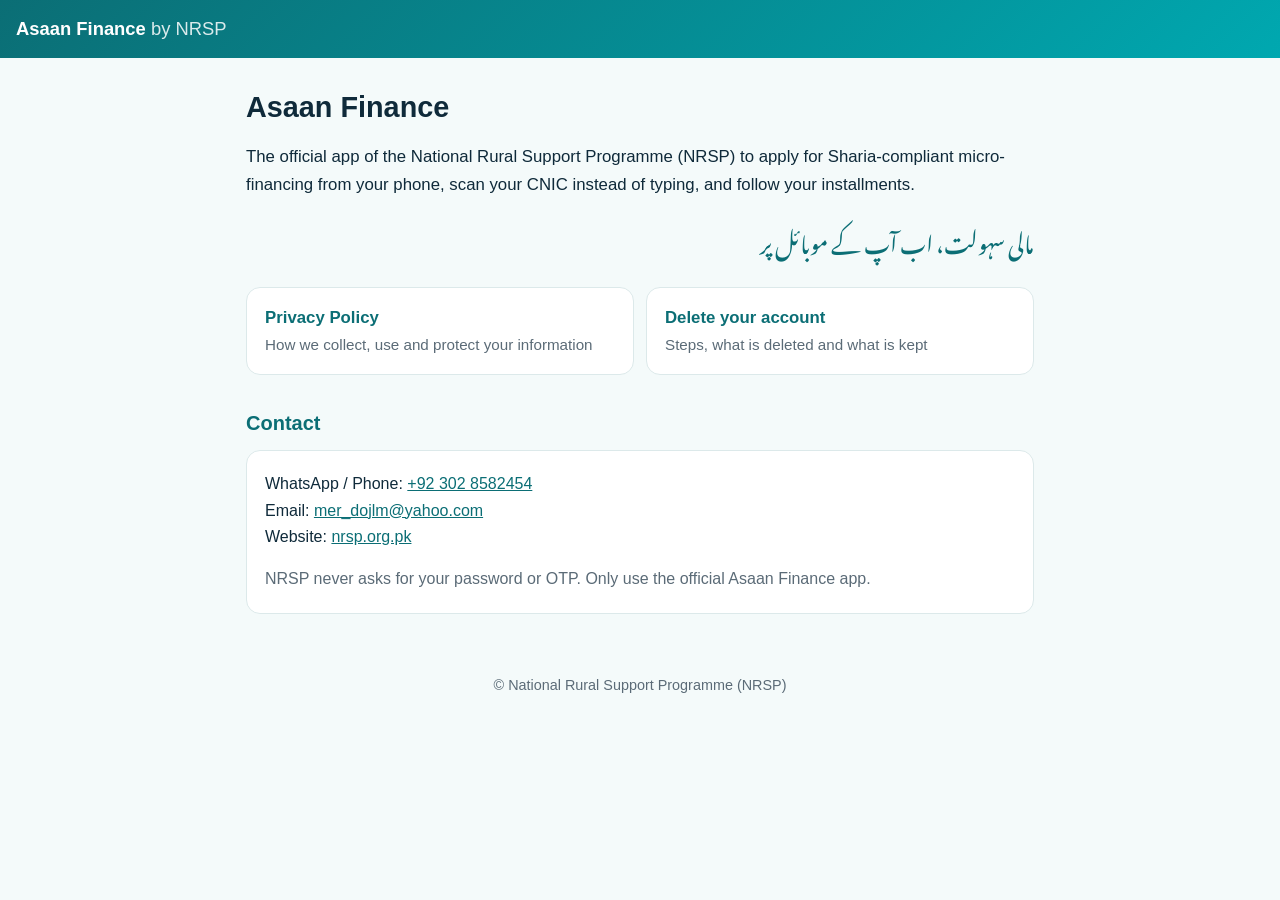
==== docs/index.html @ 81b17ba1 "Add public privacy policy and account deletion pages (GitHub Pages) docs/ is served by GitHub Pages " ====
<!DOCTYPE html>
<html lang="en">
<head>
<meta charset="UTF-8">
<meta name="viewport" content="width=device-width, initial-scale=1.0">
<title>Asaan Finance by NRSP</title>
<meta name="description" content="Asaan Finance: apply for NRSP's Sharia-compliant micro-financing from your phone.">
<link rel="preconnect" href="https://fonts.googleapis.com">
<link href="https://fonts.googleapis.com/css2?family=Noto+Nastaliq+Urdu:wght@400;600&display=swap" rel="stylesheet">
<link rel="stylesheet" href="style.css">
</head>
<body>
<header class="top">
  <a class="brand" href="index.html">Asaan Finance <span>by NRSP</span></a>
</header>
<main>
<section class="hero">
  <h1>Asaan Finance</h1>
  <p>The official app of the National Rural Support Programme (NRSP) to apply for Sharia-compliant micro-financing from your phone, scan your CNIC instead of typing, and follow your installments.</p>
  <p class="ur" dir="rtl" lang="ur">مالی سہولت، اب آپ کے موبائل پر</p>
</section>

<div class="links">
  <a class="tile" href="privacy-policy.html"><strong>Privacy Policy</strong><span>How we collect, use and protect your information</span></a>
  <a class="tile" href="delete-account.html"><strong>Delete your account</strong><span>Steps, what is deleted and what is kept</span></a>
</div>

<h2>Contact</h2>
<div class="card">
  <p>WhatsApp / Phone: <a href="tel:+923028582454">+92 302 8582454</a><br>
  Email: <a href="mailto:mer_dojlm@yahoo.com">mer_dojlm@yahoo.com</a><br>
  Website: <a href="https://nrsp.org.pk">nrsp.org.pk</a></p>
  <p class="muted">NRSP never asks for your password or OTP. Only use the official Asaan Finance app.</p>
</div>
</main>
<footer class="foot">&copy; National Rural Support Programme (NRSP)</footer>
</body>
</html>
---- docs/style.css ----
/* Asaan Finance public pages (GitHub Pages) */
:root {
  --bg: #f4fafa;
  --card: #ffffff;
  --text: #0f2a3a;
  --muted: #5b6b77;
  --teal: #0b6e75;
  --teal-2: #00a8b0;
  --line: #dce9ea;
}
@media (prefers-color-scheme: dark) {
  :root {
    --bg: #101719;
    --card: #182225;
    --text: #e8eef1;
    --muted: #9fb0ba;
    --teal: #57d0d6;
    --teal-2: #2fc9cf;
    --line: #26363a;
  }
}
* { box-sizing: border-box; }
body {
  margin: 0;
  background: var(--bg);
  color: var(--text);
  font: 16px/1.65 "Segoe UI", Roboto, Arial, sans-serif;
}
.top {
  background: linear-gradient(135deg, #0b6e75, #00a8b0);
  padding: 14px 16px;
}
.brand { color: #fff; font-weight: 700; font-size: 1.15rem; text-decoration: none; }
.brand span { font-weight: 400; opacity: .85; }
main { max-width: 820px; margin: 0 auto; padding: 24px 16px 40px; }
h1 { font-size: 1.8rem; line-height: 1.25; margin: 8px 0 12px; }
h2 { font-size: 1.25rem; margin: 32px 0 10px; color: var(--teal); }
h3 { font-size: 1.05rem; margin: 20px 0 6px; }
a { color: var(--teal); }
ul, ol { padding-inline-start: 22px; }
li { margin: 4px 0; }
.muted { color: var(--muted); }
.card {
  background: var(--card);
  border: 1px solid var(--line);
  border-radius: 14px;
  padding: 4px 18px;
}
.steps li { margin: 6px 0; }
.hero p { font-size: 1.05rem; }
.links { display: grid; grid-template-columns: repeat(auto-fit, minmax(240px, 1fr)); gap: 12px; margin-top: 20px; }
.tile {
  display: block;
  background: var(--card);
  border: 1px solid var(--line);
  border-radius: 14px;
  padding: 16px 18px;
  text-decoration: none;
  color: var(--text);
}
.tile strong { display: block; color: var(--teal); font-size: 1.05rem; }
.tile span { color: var(--muted); font-size: .95rem; }
.ur {
  font-family: "Noto Nastaliq Urdu", "Jameel Noori Nastaleeq", serif;
  line-height: 2.2;
}
section.ur {
  margin-top: 36px;
  border-top: 1px solid var(--line);
  padding-top: 8px;
}
.hero .ur { font-size: 1.4rem; color: var(--teal); margin-top: 6px; }
.foot { text-align: center; color: var(--muted); font-size: .9rem; padding: 20px 16px 32px; }
.foot a { color: var(--muted); }
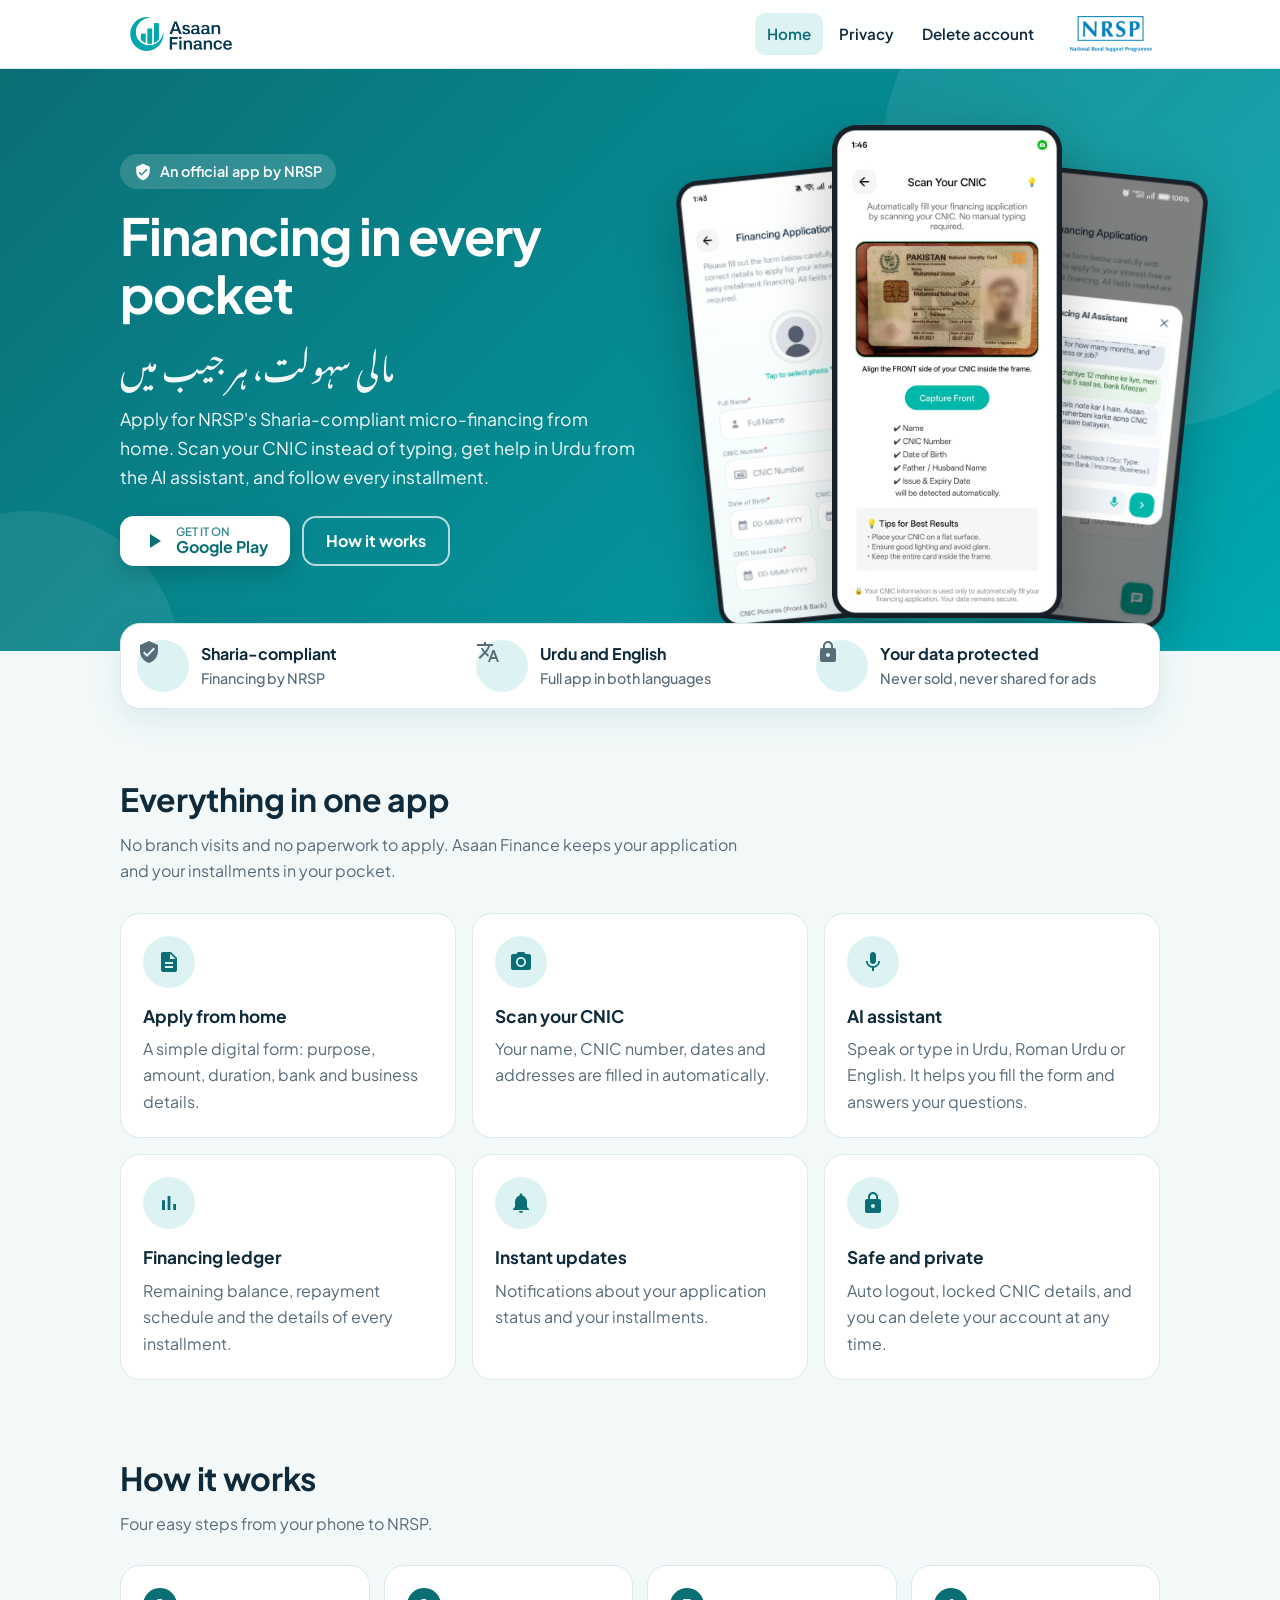
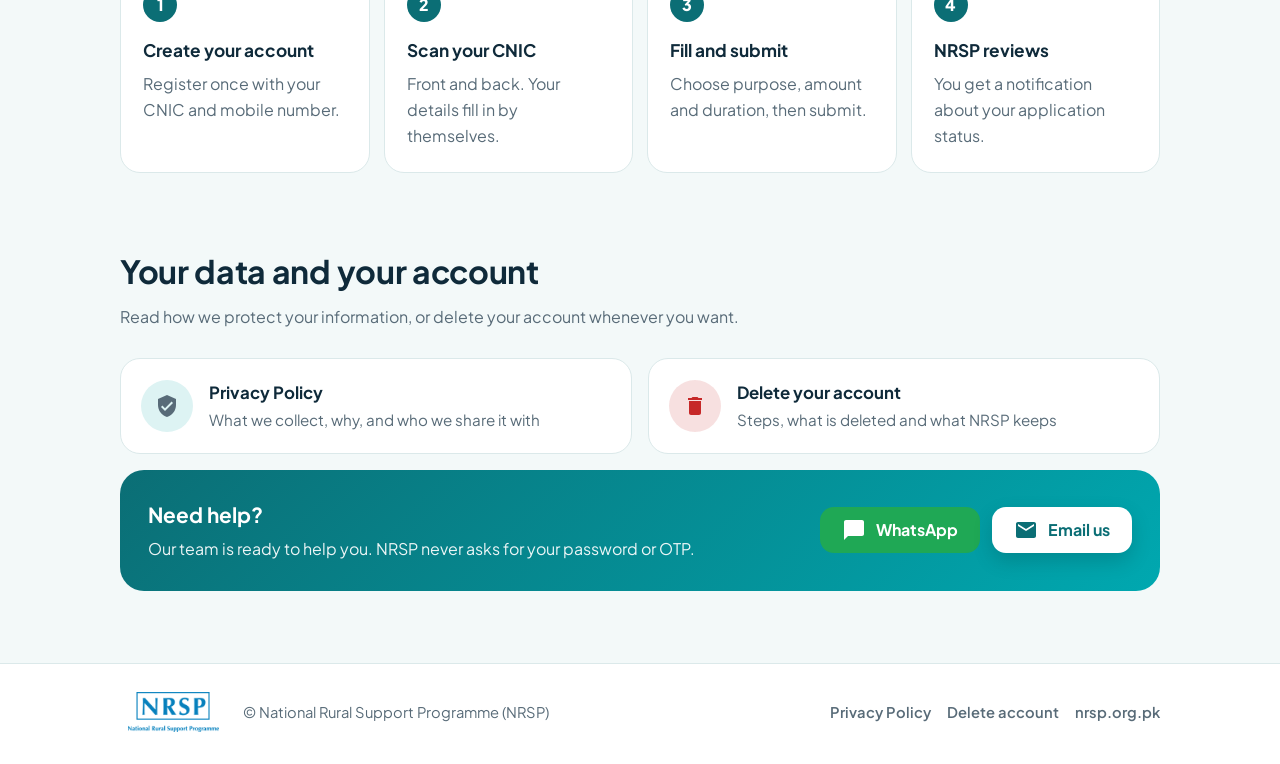
==== commit 8824d1fd: "Redesign the public pages in the app's look, with NRSP branding - Home page: teal hero with app scre" ====
--- a/docs/index.html
+++ b/docs/index.html
@@ -4,35 +4,133 @@
 <meta charset="UTF-8">
 <meta name="viewport" content="width=device-width, initial-scale=1.0">
 <title>Asaan Finance by NRSP</title>
-<meta name="description" content="Asaan Finance: apply for NRSP's Sharia-compliant micro-financing from your phone.">
+<meta name="description" content="Asaan Finance by NRSP: apply for Sharia-compliant micro-financing from your phone, scan your CNIC and track your installments.">
+<meta name="theme-color" content="#0b6e75">
+<link rel="icon" type="image/png" href="assets/favicon.png">
+<link rel="apple-touch-icon" href="assets/apple-touch-icon.png">
 <link rel="preconnect" href="https://fonts.googleapis.com">
-<link href="https://fonts.googleapis.com/css2?family=Noto+Nastaliq+Urdu:wght@400;600&display=swap" rel="stylesheet">
+<link rel="preconnect" href="https://fonts.gstatic.com" crossorigin>
+<link href="https://fonts.googleapis.com/css2?family=Plus+Jakarta+Sans:wght@400;500;600;700;800&family=Noto+Nastaliq+Urdu:wght@500;700&display=swap" rel="stylesheet">
 <link rel="stylesheet" href="style.css">
 </head>
 <body>
-<header class="top">
-  <a class="brand" href="index.html">Asaan Finance <span>by NRSP</span></a>
+<svg width="0" height="0" style="position:absolute" aria-hidden="true">
+  <symbol id="i-doc" viewBox="0 0 24 24"><path d="M14 2H6c-1.1 0-2 .9-2 2v16c0 1.1.9 2 2 2h12c1.1 0 2-.9 2-2V8l-6-6zm2 16H8v-2h8v2zm0-4H8v-2h8v2zm-3-5V3.5L18.5 9H13z"/></symbol>
+  <symbol id="i-camera" viewBox="0 0 24 24"><path d="M12 15.2a3.2 3.2 0 1 0 0-6.4 3.2 3.2 0 0 0 0 6.4zM9 2 7.17 4H4c-1.1 0-2 .9-2 2v12c0 1.1.9 2 2 2h16c1.1 0 2-.9 2-2V6c0-1.1-.9-2-2-2h-3.17L15 2H9zm3 15c-2.76 0-5-2.24-5-5s2.24-5 5-5 5 2.24 5 5-2.24 5-5 5z"/></symbol>
+  <symbol id="i-mic" viewBox="0 0 24 24"><path d="M12 14c1.66 0 2.99-1.34 2.99-3L15 5c0-1.66-1.34-3-3-3S9 3.34 9 5v6c0 1.66 1.34 3 3 3zm5.3-3c0 3-2.54 5.1-5.3 5.1S6.7 14 6.7 11H5c0 3.41 2.72 6.23 6 6.72V21h2v-3.28c3.28-.48 6-3.3 6-6.72h-1.7z"/></symbol>
+  <symbol id="i-chart" viewBox="0 0 24 24"><path d="M5 9.2h3V19H5zM10.6 5h2.8v14h-2.8zm5.6 8H19v6h-2.8z"/></symbol>
+  <symbol id="i-bell" viewBox="0 0 24 24"><path d="M12 22c1.1 0 2-.9 2-2h-4c0 1.1.89 2 2 2zm6-6v-5c0-3.07-1.64-5.64-4.5-6.32V4c0-.83-.67-1.5-1.5-1.5s-1.5.67-1.5 1.5v.68C7.63 5.36 6 7.92 6 11v5l-2 2v1h16v-1l-2-2z"/></symbol>
+  <symbol id="i-shield" viewBox="0 0 24 24"><path d="M12 1 3 5v6c0 5.55 3.84 10.74 9 12 5.16-1.26 9-6.45 9-12V5l-9-4zm-2 16-4-4 1.41-1.41L10 14.17l6.59-6.59L18 9l-8 8z"/></symbol>
+  <symbol id="i-lang" viewBox="0 0 24 24"><path d="m12.87 15.07-2.54-2.51.03-.03c1.74-1.94 2.98-4.17 3.71-6.53H17V4h-7V2H8v2H1v1.99h11.17C11.5 7.92 10.44 9.75 9 11.35 8.07 10.32 7.3 9.19 6.69 8h-2c.73 1.63 1.73 3.17 2.98 4.56l-5.09 5.02L4 19l5-5 3.11 3.11.76-2.04zM18.5 10h-2L12 22h2l1.12-3h4.75L21 22h2l-4.5-12zm-2.62 7 1.62-4.33L19.12 17h-3.24z"/></symbol>
+  <symbol id="i-lock" viewBox="0 0 24 24"><path d="M18 8h-1V6c0-2.76-2.24-5-5-5S7 3.24 7 6v2H6c-1.1 0-2 .9-2 2v10c0 1.1.9 2 2 2h12c1.1 0 2-.9 2-2V10c0-1.1-.9-2-2-2zm-6 9c-1.1 0-2-.9-2-2s.9-2 2-2 2 .9 2 2-.9 2-2 2zm3.1-9H8.9V6c0-1.71 1.39-3.1 3.1-3.1 1.71 0 3.1 1.39 3.1 3.1v2z"/></symbol>
+  <symbol id="i-trash" viewBox="0 0 24 24"><path d="M6 19c0 1.1.9 2 2 2h8c1.1 0 2-.9 2-2V7H6v12zM19 4h-3.5l-1-1h-5l-1 1H5v2h14V4z"/></symbol>
+  <symbol id="i-chat" viewBox="0 0 24 24"><path d="M20 2H4c-1.1 0-1.99.9-1.99 2L2 22l4-4h14c1.1 0 2-.9 2-2V4c0-1.1-.9-2-2-2z"/></symbol>
+  <symbol id="i-mail" viewBox="0 0 24 24"><path d="M20 4H4c-1.1 0-1.99.9-1.99 2L2 18c0 1.1.9 2 2 2h16c1.1 0 2-.9 2-2V6c0-1.1-.9-2-2-2zm0 4-8 5-8-5V6l8 5 8-5v2z"/></symbol>
+  <symbol id="i-play" viewBox="0 0 24 24"><path d="M8 5v14l11-7z"/></symbol>
+</svg>
+
+<header class="site-header">
+  <div class="wrap">
+    <a class="logo-chip" href="index.html" aria-label="Asaan Finance home"><img src="assets/asaan-finance-logo.png" alt="Asaan Finance"></a>
+    <nav class="nav" aria-label="Main">
+      <a href="index.html" aria-current="page">Home</a>
+      <a href="privacy-policy.html">Privacy</a>
+      <a href="delete-account.html">Delete account</a>
+    </nav>
+    <span class="nrsp-chip"><img src="assets/nrsp-logo.png" alt="National Rural Support Programme (NRSP)"></span>
+  </div>
 </header>
-<main>
+
 <section class="hero">
-  <h1>Asaan Finance</h1>
-  <p>The official app of the National Rural Support Programme (NRSP) to apply for Sharia-compliant micro-financing from your phone, scan your CNIC instead of typing, and follow your installments.</p>
-  <p class="ur" dir="rtl" lang="ur">مالی سہولت، اب آپ کے موبائل پر</p>
+  <div class="wrap">
+    <div>
+      <span class="pill"><svg class="icon" style="width:18px;height:18px"><use href="#i-shield"/></svg> An official app by NRSP</span>
+      <h1>Financing in every pocket</h1>
+      <p class="ur" dir="rtl" lang="ur">مالی سہولت، ہر جیب میں</p>
+      <p class="lead">Apply for NRSP's Sharia-compliant micro-financing from home. Scan your CNIC instead of typing, get help in Urdu from the AI assistant, and follow every installment.</p>
+      <div class="btns">
+        <a class="btn btn-white" href="https://play.google.com/store/apps/details?id=com.assan.finance">
+          <svg class="icon"><use href="#i-play"/></svg><span><small>GET IT ON</small>Google Play</span>
+        </a>
+        <a class="btn btn-ghost" href="#how">How it works</a>
+      </div>
+    </div>
+    <div class="phones" aria-hidden="true">
+      <img class="p1" src="assets/phone-apply.webp" alt="">
+      <img class="p2" src="assets/phone-scan.webp" alt="">
+      <img class="p3" src="assets/phone-assistant.webp" alt="">
+    </div>
+  </div>
 </section>
 
-<div class="links">
-  <a class="tile" href="privacy-policy.html"><strong>Privacy Policy</strong><span>How we collect, use and protect your information</span></a>
-  <a class="tile" href="delete-account.html"><strong>Delete your account</strong><span>Steps, what is deleted and what is kept</span></a>
+<div class="wrap trust">
+  <div class="row">
+    <div class="item"><span class="icon-circle"><svg class="icon"><use href="#i-shield"/></svg></span><div>Sharia-compliant<span>Financing by NRSP</span></div></div>
+    <div class="item"><span class="icon-circle"><svg class="icon"><use href="#i-lang"/></svg></span><div>Urdu and English<span>Full app in both languages</span></div></div>
+    <div class="item"><span class="icon-circle"><svg class="icon"><use href="#i-lock"/></svg></span><div>Your data protected<span>Never sold, never shared for ads</span></div></div>
+  </div>
 </div>
 
-<h2>Contact</h2>
-<div class="card">
-  <p>WhatsApp / Phone: <a href="tel:+923028582454">+92 302 8582454</a><br>
-  Email: <a href="mailto:mer_dojlm@yahoo.com">mer_dojlm@yahoo.com</a><br>
-  Website: <a href="https://nrsp.org.pk">nrsp.org.pk</a></p>
-  <p class="muted">NRSP never asks for your password or OTP. Only use the official Asaan Finance app.</p>
-</div>
-</main>
-<footer class="foot">&copy; National Rural Support Programme (NRSP)</footer>
+<section class="block">
+  <div class="wrap">
+    <h2 class="section-title">Everything in one app</h2>
+    <p class="section-sub">No branch visits and no paperwork to apply. Asaan Finance keeps your application and your installments in your pocket.</p>
+    <div class="grid grid-3">
+      <div class="card"><span class="icon-circle"><svg class="icon"><use href="#i-doc"/></svg></span><h3>Apply from home</h3><p>A simple digital form: purpose, amount, duration, bank and business details.</p></div>
+      <div class="card"><span class="icon-circle"><svg class="icon"><use href="#i-camera"/></svg></span><h3>Scan your CNIC</h3><p>Your name, CNIC number, dates and addresses are filled in automatically.</p></div>
+      <div class="card"><span class="icon-circle"><svg class="icon"><use href="#i-mic"/></svg></span><h3>AI assistant</h3><p>Speak or type in Urdu, Roman Urdu or English. It helps you fill the form and answers your questions.</p></div>
+      <div class="card"><span class="icon-circle"><svg class="icon"><use href="#i-chart"/></svg></span><h3>Financing ledger</h3><p>Remaining balance, repayment schedule and the details of every installment.</p></div>
+      <div class="card"><span class="icon-circle"><svg class="icon"><use href="#i-bell"/></svg></span><h3>Instant updates</h3><p>Notifications about your application status and your installments.</p></div>
+      <div class="card"><span class="icon-circle"><svg class="icon"><use href="#i-lock"/></svg></span><h3>Safe and private</h3><p>Auto logout, locked CNIC details, and you can delete your account at any time.</p></div>
+    </div>
+  </div>
+</section>
+
+<section class="block" id="how">
+  <div class="wrap">
+    <h2 class="section-title">How it works</h2>
+    <p class="section-sub">Four easy steps from your phone to NRSP.</p>
+    <div class="steps">
+      <div class="card step"><span class="num">1</span><h3>Create your account</h3><p>Register once with your CNIC and mobile number.</p></div>
+      <div class="card step"><span class="num">2</span><h3>Scan your CNIC</h3><p>Front and back. Your details fill in by themselves.</p></div>
+      <div class="card step"><span class="num">3</span><h3>Fill and submit</h3><p>Choose purpose, amount and duration, then submit.</p></div>
+      <div class="card step"><span class="num">4</span><h3>NRSP reviews</h3><p>You get a notification about your application status.</p></div>
+    </div>
+  </div>
+</section>
+
+<section class="block">
+  <div class="wrap">
+    <h2 class="section-title">Your data and your account</h2>
+    <p class="section-sub">Read how we protect your information, or delete your account whenever you want.</p>
+    <div class="grid grid-2">
+      <a class="tile" href="privacy-policy.html"><span class="icon-circle"><svg class="icon"><use href="#i-shield"/></svg></span><div><strong>Privacy Policy</strong><span>What we collect, why, and who we share it with</span></div></a>
+      <a class="tile" href="delete-account.html"><span class="icon-circle red"><svg class="icon"><use href="#i-trash"/></svg></span><div><strong>Delete your account</strong><span>Steps, what is deleted and what NRSP keeps</span></div></a>
+    </div>
+
+    <div class="contact">
+      <div>
+        <h3>Need help?</h3>
+        <p>Our team is ready to help you. NRSP never asks for your password or OTP.</p>
+      </div>
+      <div class="btns">
+        <a class="btn btn-green" href="https://wa.me/923028582454"><svg class="icon"><use href="#i-chat"/></svg>WhatsApp</a>
+        <a class="btn btn-white" href="mailto:mer_dojlm@yahoo.com"><svg class="icon"><use href="#i-mail"/></svg>Email us</a>
+      </div>
+    </div>
+  </div>
+</section>
+
+<footer class="site-footer">
+  <div class="wrap">
+    <span class="chip"><img src="assets/nrsp-logo.png" alt="National Rural Support Programme (NRSP)"></span>
+    <span>&copy; National Rural Support Programme (NRSP)</span>
+    <nav aria-label="Footer">
+      <a href="privacy-policy.html">Privacy Policy</a>
+      <a href="delete-account.html">Delete account</a>
+      <a href="https://nrsp.org.pk">nrsp.org.pk</a>
+    </nav>
+  </div>
+</footer>
 </body>
 </html>
--- a/docs/style.css
+++ b/docs/style.css
@@ -1,74 +1,275 @@
-/* Asaan Finance public pages (GitHub Pages) */
+/* Asaan Finance public pages (GitHub Pages). Same look as the app: teal gradient, rounded cards,
+   soft teal icon circles, amber notes. Light and dark mode. */
 :root {
-  --bg: #f4fafa;
-  --card: #ffffff;
+  --bg: #f3f9f9;
+  --surface: #ffffff;
+  --surface-2: #e9f6f6;
   --text: #0f2a3a;
-  --muted: #5b6b77;
-  --teal: #0b6e75;
-  --teal-2: #00a8b0;
-  --line: #dce9ea;
+  --muted: #586b78;
+  --line: #dbe9ea;
+  --teal: #00a8b0;
+  --teal-deep: #0b6e75;
+  --teal-soft: #ddf3f3;
+  --on-teal: #ffffff;
+  --amber-bg: #fff5dd;
+  --amber-text: #6f4a00;
+  --amber-icon: #f5a524;
+  --green: #1fa855;
+  --red: #c62828;
+  --shadow: 0 10px 30px rgba(11, 110, 117, .10);
+  --radius: 20px;
 }
 @media (prefers-color-scheme: dark) {
   :root {
-    --bg: #101719;
-    --card: #182225;
-    --text: #e8eef1;
-    --muted: #9fb0ba;
-    --teal: #57d0d6;
-    --teal-2: #2fc9cf;
-    --line: #26363a;
+    --bg: #0e1517;
+    --surface: #172225;
+    --surface-2: #1c2a2e;
+    --text: #e9f0f2;
+    --muted: #9fb1bb;
+    --line: #26373b;
+    --teal: #3ccfd5;
+    --teal-deep: #7fdcdf;
+    --teal-soft: #13353a;
+    --amber-bg: #2d2513;
+    --amber-text: #f2c875;
+    --red: #ef7c7c;
+    --shadow: 0 10px 30px rgba(0, 0, 0, .35);
   }
 }
+
 * { box-sizing: border-box; }
+html { scroll-behavior: smooth; }
 body {
   margin: 0;
   background: var(--bg);
   color: var(--text);
-  font: 16px/1.65 "Segoe UI", Roboto, Arial, sans-serif;
-}
-.top {
-  background: linear-gradient(135deg, #0b6e75, #00a8b0);
-  padding: 14px 16px;
-}
-.brand { color: #fff; font-weight: 700; font-size: 1.15rem; text-decoration: none; }
-.brand span { font-weight: 400; opacity: .85; }
-main { max-width: 820px; margin: 0 auto; padding: 24px 16px 40px; }
-h1 { font-size: 1.8rem; line-height: 1.25; margin: 8px 0 12px; }
-h2 { font-size: 1.25rem; margin: 32px 0 10px; color: var(--teal); }
-h3 { font-size: 1.05rem; margin: 20px 0 6px; }
-a { color: var(--teal); }
-ul, ol { padding-inline-start: 22px; }
-li { margin: 4px 0; }
-.muted { color: var(--muted); }
-.card {
-  background: var(--card);
-  border: 1px solid var(--line);
-  border-radius: 14px;
-  padding: 4px 18px;
-}
-.steps li { margin: 6px 0; }
-.hero p { font-size: 1.05rem; }
-.links { display: grid; grid-template-columns: repeat(auto-fit, minmax(240px, 1fr)); gap: 12px; margin-top: 20px; }
-.tile {
-  display: block;
-  background: var(--card);
-  border: 1px solid var(--line);
-  border-radius: 14px;
-  padding: 16px 18px;
-  text-decoration: none;
-  color: var(--text);
-}
-.tile strong { display: block; color: var(--teal); font-size: 1.05rem; }
-.tile span { color: var(--muted); font-size: .95rem; }
+  font: 16px/1.65 "Plus Jakarta Sans", "Segoe UI", Roboto, Arial, sans-serif;
+  -webkit-font-smoothing: antialiased;
+}
+img { max-width: 100%; display: block; }
+a { color: var(--teal-deep); }
+.wrap { width: 100%; max-width: 1080px; margin: 0 auto; padding: 0 20px; }
 .ur {
   font-family: "Noto Nastaliq Urdu", "Jameel Noori Nastaleeq", serif;
-  line-height: 2.2;
-}
-section.ur {
-  margin-top: 36px;
-  border-top: 1px solid var(--line);
-  padding-top: 8px;
-}
-.hero .ur { font-size: 1.4rem; color: var(--teal); margin-top: 6px; }
-.foot { text-align: center; color: var(--muted); font-size: .9rem; padding: 20px 16px 32px; }
-.foot a { color: var(--muted); }
+  line-height: 2.1;
+}
+.icon { width: 24px; height: 24px; fill: currentColor; flex: none; }
+
+/* ---------- Header ---------- */
+.site-header {
+  position: sticky; top: 0; z-index: 10;
+  background: color-mix(in srgb, var(--surface) 92%, transparent);
+  backdrop-filter: blur(10px);
+  border-bottom: 1px solid var(--line);
+}
+.site-header .wrap { display: flex; align-items: center; gap: 16px; min-height: 68px; }
+.logo-chip {
+  display: inline-flex; align-items: center;
+  background: #fff; border-radius: 12px; padding: 6px 10px;
+}
+.logo-chip img { height: 34px; width: auto; }
+.nav { margin-left: auto; display: flex; gap: 4px; flex-wrap: wrap; }
+.nav a {
+  color: var(--text); text-decoration: none; font-weight: 600; font-size: .95rem;
+  padding: 8px 12px; border-radius: 10px;
+}
+.nav a:hover, .nav a[aria-current="page"] { background: var(--teal-soft); color: var(--teal-deep); }
+.nrsp-chip { display: none; }
+@media (max-width: 560px) {
+  .site-header .wrap { flex-wrap: wrap; gap: 6px; padding-top: 8px; padding-bottom: 6px; }
+  .logo-chip img { height: 30px; }
+  .nav { margin-left: 0; width: 100%; justify-content: space-between; flex-wrap: nowrap; }
+  .nav a { padding: 6px 10px; font-size: .9rem; }
+}
+@media (min-width: 860px) {
+  .nrsp-chip { display: inline-flex; background: #fff; border-radius: 10px; padding: 4px 8px; }
+  .nrsp-chip img { height: 36px; width: auto; }
+}
+
+/* ---------- Hero ---------- */
+.hero {
+  position: relative; overflow: hidden;
+  background: linear-gradient(135deg, #0b6e75 0%, #00a8b0 100%);
+  color: var(--on-teal);
+}
+.hero::before, .hero::after {
+  content: ""; position: absolute; border-radius: 50%;
+  background: rgba(255, 255, 255, .08);
+}
+.hero::before { width: 520px; height: 520px; right: -120px; top: -160px; }
+.hero::after { width: 300px; height: 300px; left: -120px; bottom: -160px; }
+.hero .wrap {
+  position: relative; z-index: 1;
+  display: grid; grid-template-columns: 1.05fr .95fr; gap: 24px; align-items: center;
+  padding-top: 56px; padding-bottom: 56px;
+}
+.pill {
+  display: inline-flex; align-items: center; gap: 8px;
+  background: rgba(255, 255, 255, .16); color: #fff;
+  padding: 6px 14px; border-radius: 999px; font-size: .9rem; font-weight: 600;
+}
+.hero h1 { font-size: clamp(2rem, 5vw, 3.2rem); line-height: 1.12; margin: 18px 0 6px; letter-spacing: -.02em; }
+.hero .ur { font-size: clamp(1.4rem, 3.4vw, 2rem); margin: 0 0 10px; opacity: .95; text-align: left; }
+.hero p.lead { font-size: 1.1rem; max-width: 520px; opacity: .95; margin: 0 0 24px; }
+.btns { display: flex; gap: 12px; flex-wrap: wrap; }
+.btn {
+  display: inline-flex; align-items: center; gap: 10px;
+  min-height: 50px; padding: 0 22px; border-radius: 14px;
+  font-weight: 700; text-decoration: none; font-size: 1rem;
+}
+.btn-white { background: #fff; color: #0b6e75; box-shadow: 0 8px 20px rgba(0, 0, 0, .15); }
+.btn-ghost { border: 2px solid rgba(255, 255, 255, .7); color: #fff; }
+.btn-teal { background: var(--teal-deep); color: #fff; }
+@media (prefers-color-scheme: dark) { .btn-teal { background: #0b6e75; } }
+.btn-green { background: var(--green); color: #fff; }
+.btn small { display: block; font-size: .72rem; font-weight: 600; opacity: .8; line-height: 1; }
+.btn span { line-height: 1.15; }
+.phones { position: relative; height: 470px; }
+.phones img {
+  position: absolute; width: 210px; height: auto;
+  filter: drop-shadow(0 18px 30px rgba(0, 0, 0, .25));
+}
+.phones .p1 { left: 4%; top: 46px; transform: rotate(-6deg); }
+.phones .p2 { left: 32%; top: 0; z-index: 2; width: 230px; }
+.phones .p3 { left: 62%; top: 46px; transform: rotate(6deg); }
+@media (max-width: 860px) {
+  .hero .wrap { grid-template-columns: 1fr; padding-top: 40px; padding-bottom: 32px; }
+  .phones { height: 360px; }
+  .phones img { width: 160px; }
+  .phones .p2 { width: 175px; }
+}
+@media (max-width: 480px) {
+  .phones { height: 300px; }
+  .phones img { width: 130px; }
+  .phones .p2 { width: 145px; left: 30%; }
+  .phones .p1 { left: 0; }
+  .phones .p3 { left: auto; right: 0; }
+}
+
+/* ---------- Trust strip ---------- */
+.trust { margin-top: -28px; position: relative; z-index: 2; }
+.trust .row {
+  display: grid; grid-template-columns: repeat(3, 1fr); gap: 12px;
+  background: var(--surface); border: 1px solid var(--line); border-radius: var(--radius);
+  box-shadow: var(--shadow); padding: 16px;
+}
+.trust .item { display: flex; align-items: center; gap: 12px; font-weight: 700; }
+.trust .item span { display: block; font-weight: 500; color: var(--muted); font-size: .9rem; }
+@media (max-width: 760px) { .trust .row { grid-template-columns: 1fr; } }
+
+/* ---------- Sections ---------- */
+section.block { padding: 64px 0 8px; }
+.section-title { font-size: clamp(1.5rem, 3vw, 2rem); margin: 0 0 6px; letter-spacing: -.01em; }
+.section-sub { color: var(--muted); margin: 0 0 28px; max-width: 620px; }
+.grid { display: grid; gap: 16px; }
+.grid-3 { grid-template-columns: repeat(3, 1fr); }
+.grid-2 { grid-template-columns: repeat(2, 1fr); }
+@media (max-width: 860px) { .grid-3 { grid-template-columns: repeat(2, 1fr); } }
+@media (max-width: 600px) { .grid-3, .grid-2 { grid-template-columns: 1fr; } }
+.card {
+  background: var(--surface); border: 1px solid var(--line); border-radius: var(--radius);
+  padding: 22px;
+}
+.card h3 { margin: 14px 0 6px; font-size: 1.08rem; }
+.card p { margin: 0; color: var(--muted); }
+.icon-circle {
+  width: 52px; height: 52px; border-radius: 50%;
+  display: grid; place-items: center;
+  background: var(--teal-soft); color: var(--teal-deep);
+}
+.icon-circle.red { background: color-mix(in srgb, var(--red) 14%, transparent); color: var(--red); }
+.icon-circle.green { background: color-mix(in srgb, var(--green) 16%, transparent); color: var(--green); }
+
+/* Steps */
+.steps { counter-reset: s; display: grid; gap: 14px; grid-template-columns: repeat(4, 1fr); }
+@media (max-width: 860px) { .steps { grid-template-columns: repeat(2, 1fr); } }
+@media (max-width: 520px) { .steps { grid-template-columns: 1fr; } }
+.step { position: relative; }
+.num {
+  flex: none;
+  width: 34px; height: 34px; border-radius: 50%;
+  display: grid; place-items: center;
+  background: var(--teal-deep); color: #fff; font-weight: 800;
+}
+@media (prefers-color-scheme: dark) { .num { color: #0f2a3a; } }
+.list-steps { list-style: none; padding: 0; margin: 14px 0 0; display: grid; gap: 12px; }
+.list-steps li { display: flex; gap: 12px; align-items: flex-start; color: var(--text); }
+.list-steps .num { width: 28px; height: 28px; font-size: .9rem; margin-top: 1px; }
+
+/* Notes */
+.note {
+  display: flex; gap: 12px; align-items: flex-start;
+  background: var(--amber-bg); color: var(--amber-text);
+  border-radius: 16px; padding: 14px 16px; margin: 16px 0;
+}
+.note .icon { color: var(--amber-icon); margin-top: 2px; }
+.checks { list-style: none; padding: 0; margin: 12px 0 0; display: grid; gap: 10px; }
+.checks li { display: flex; gap: 10px; align-items: flex-start; }
+.checks .icon { width: 20px; height: 20px; margin-top: 3px; color: var(--green); }
+
+/* Link tiles */
+.tile {
+  display: flex; gap: 16px; align-items: center;
+  background: var(--surface); border: 1px solid var(--line); border-radius: var(--radius);
+  padding: 20px; text-decoration: none; color: var(--text);
+  transition: transform .15s ease, box-shadow .15s ease;
+}
+.tile:hover { transform: translateY(-2px); box-shadow: var(--shadow); }
+.tile strong { display: block; font-size: 1.05rem; }
+.tile span { color: var(--muted); font-size: .95rem; }
+
+/* Contact */
+.contact {
+  background: linear-gradient(135deg, #0b6e75, #00a8b0); color: #fff;
+  border-radius: 24px; padding: 28px; margin-top: 16px;
+  display: grid; grid-template-columns: 1fr auto; gap: 20px; align-items: center;
+}
+.contact h3 { margin: 0 0 4px; font-size: 1.3rem; }
+.contact p { margin: 0; opacity: .92; }
+.contact .btns .btn { min-height: 46px; }
+@media (max-width: 760px) { .contact { grid-template-columns: 1fr; } }
+
+/* ---------- Document pages ---------- */
+.page-hero {
+  background: linear-gradient(135deg, #0b6e75, #00a8b0); color: #fff;
+  padding: 40px 0 72px;
+}
+.page-hero h1 { margin: 10px 0 6px; font-size: clamp(1.8rem, 4vw, 2.5rem); line-height: 1.15; }
+.page-hero p { margin: 0; opacity: .92; }
+.back { color: #fff; text-decoration: none; font-weight: 600; display: inline-flex; gap: 6px; align-items: center; opacity: .9; }
+.doc { margin-top: -44px; position: relative; }
+.doc-card {
+  background: var(--surface); border: 1px solid var(--line); border-radius: 24px;
+  box-shadow: var(--shadow); padding: clamp(20px, 4vw, 40px);
+}
+.doc-card h2 {
+  display: flex; align-items: center; gap: 12px;
+  font-size: 1.2rem; margin: 34px 0 10px; color: var(--teal-deep);
+}
+.doc-card h2:first-child { margin-top: 0; }
+.doc-card h2 .num { width: 30px; height: 30px; font-size: .9rem; }
+.doc-card h3 { font-size: 1rem; margin: 18px 0 4px; }
+.doc-card p, .doc-card li { color: var(--text); }
+.doc-card ul { padding-left: 22px; }
+.doc-card li { margin: 6px 0; }
+.toc { display: flex; flex-wrap: wrap; gap: 8px; margin: 0 0 8px; }
+.toc a {
+  background: var(--teal-soft); color: var(--teal-deep); text-decoration: none;
+  font-weight: 600; font-size: .88rem; padding: 6px 12px; border-radius: 999px;
+}
+.muted { color: var(--muted); }
+section.ur-block { margin-top: 32px; }
+section.ur-block .doc-card { direction: rtl; text-align: right; }
+section.ur-block h2 { font-family: inherit; }
+
+/* ---------- Footer ---------- */
+.site-footer { margin-top: 64px; border-top: 1px solid var(--line); background: var(--surface); }
+.site-footer .wrap {
+  display: flex; align-items: center; gap: 16px; flex-wrap: wrap;
+  padding-top: 24px; padding-bottom: 28px; color: var(--muted); font-size: .92rem;
+}
+.site-footer .chip { background: #fff; border-radius: 10px; padding: 4px 8px; display: inline-flex; }
+.site-footer .chip img { height: 40px; width: auto; }
+.site-footer nav { margin-left: auto; display: flex; gap: 16px; flex-wrap: wrap; }
+.site-footer nav a { color: var(--muted); text-decoration: none; font-weight: 600; }
+.site-footer nav a:hover { color: var(--teal-deep); }
